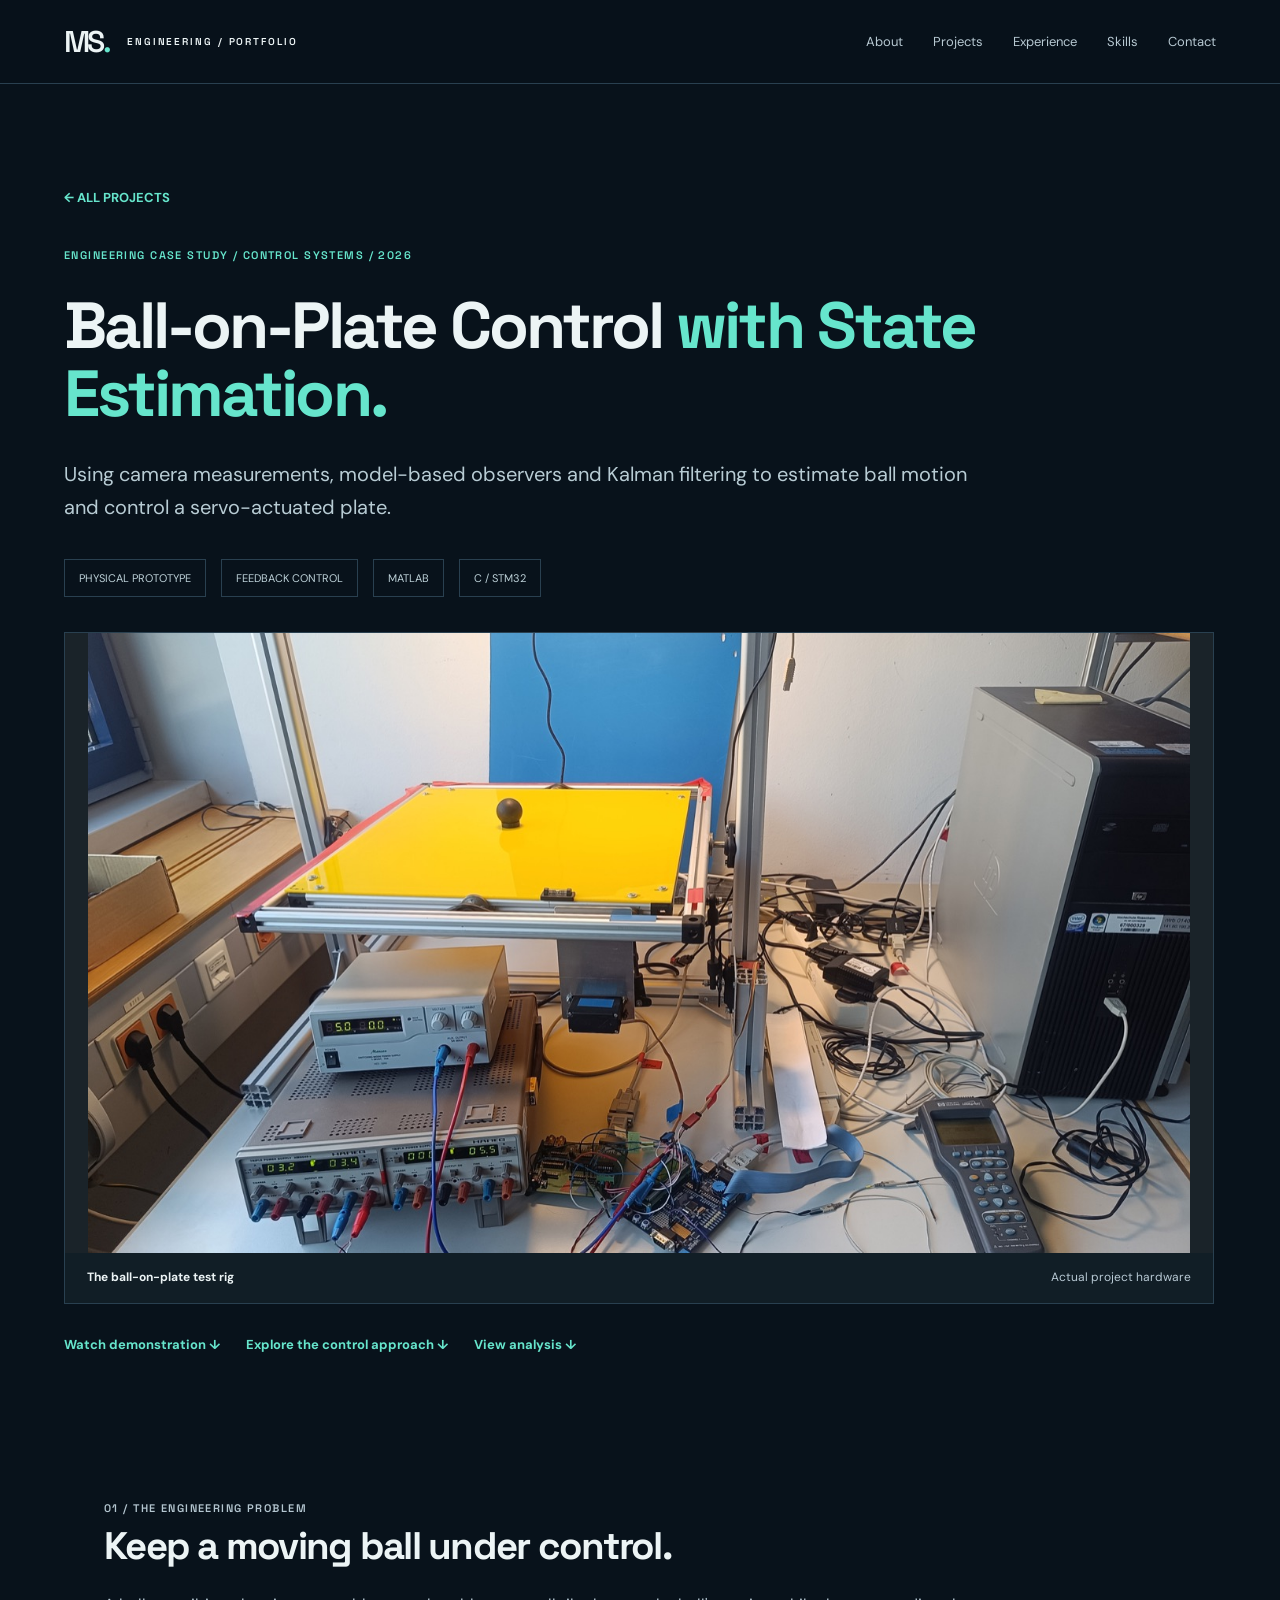
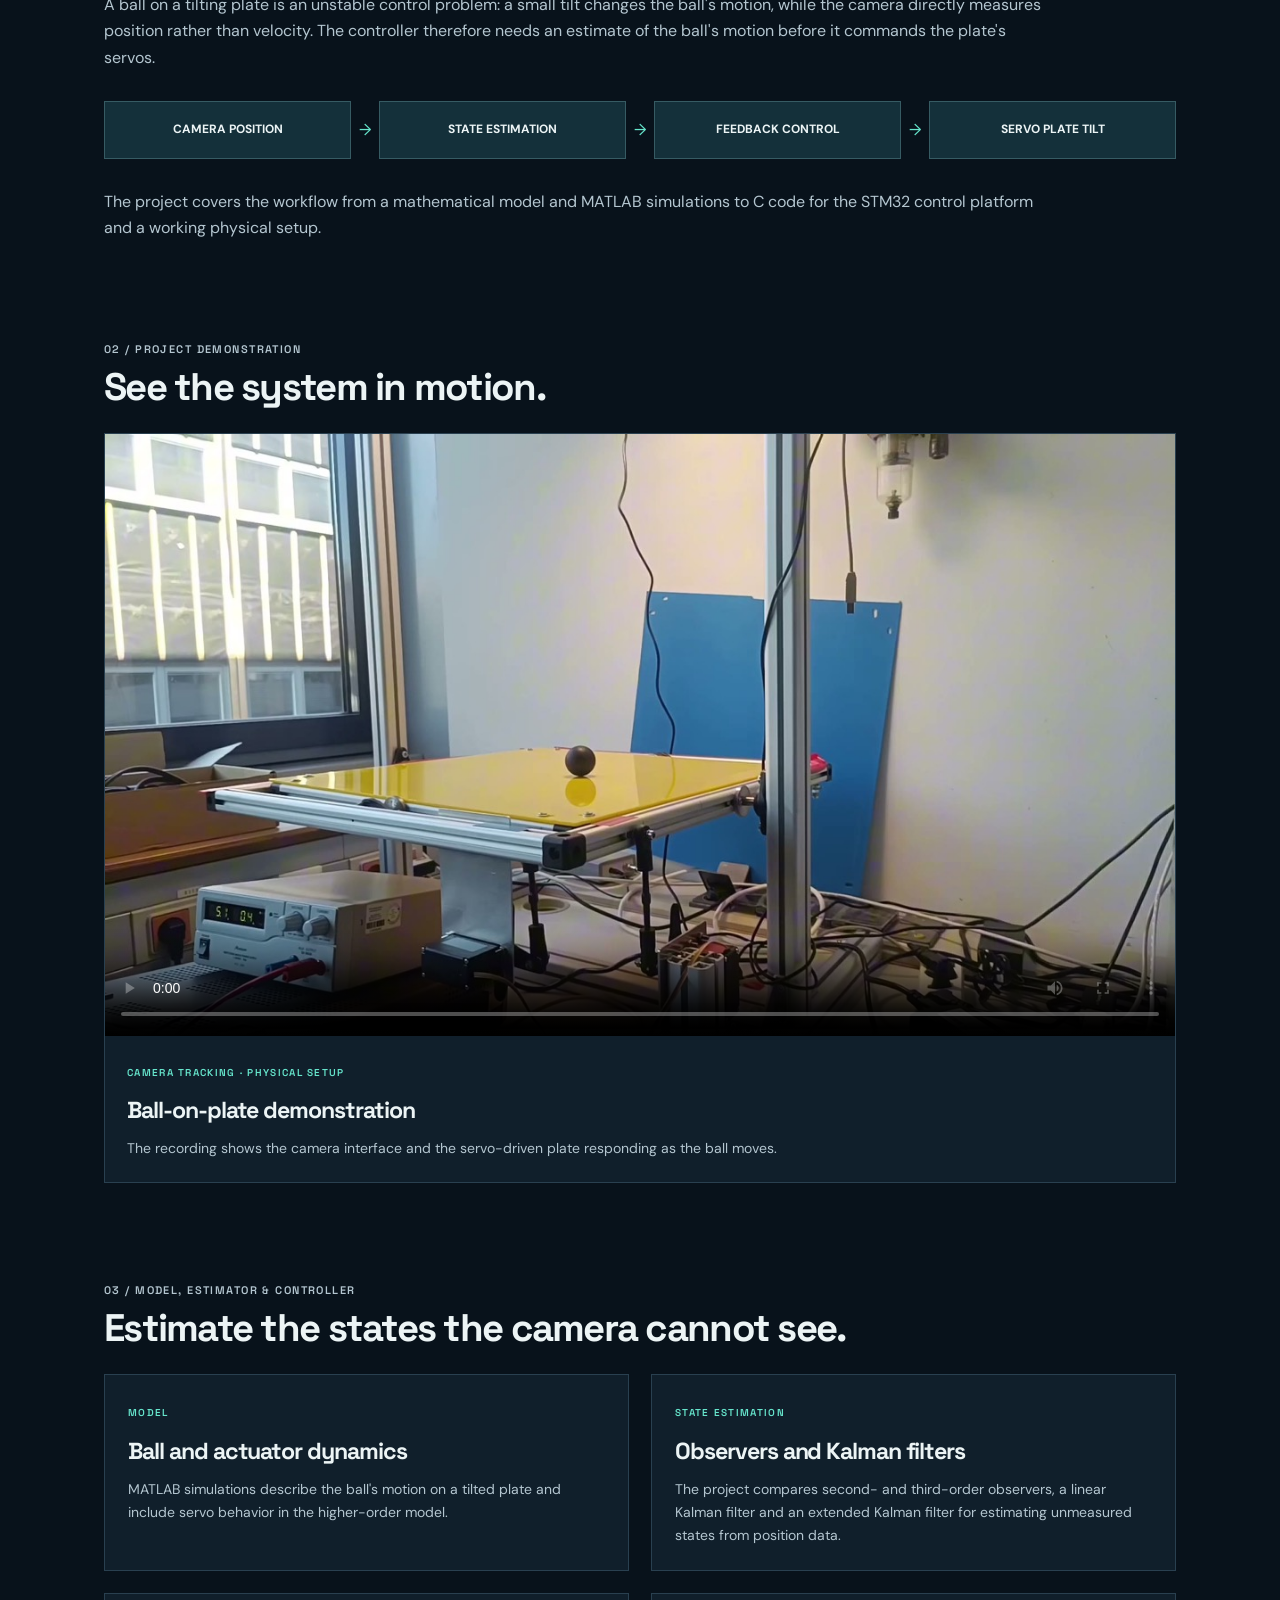
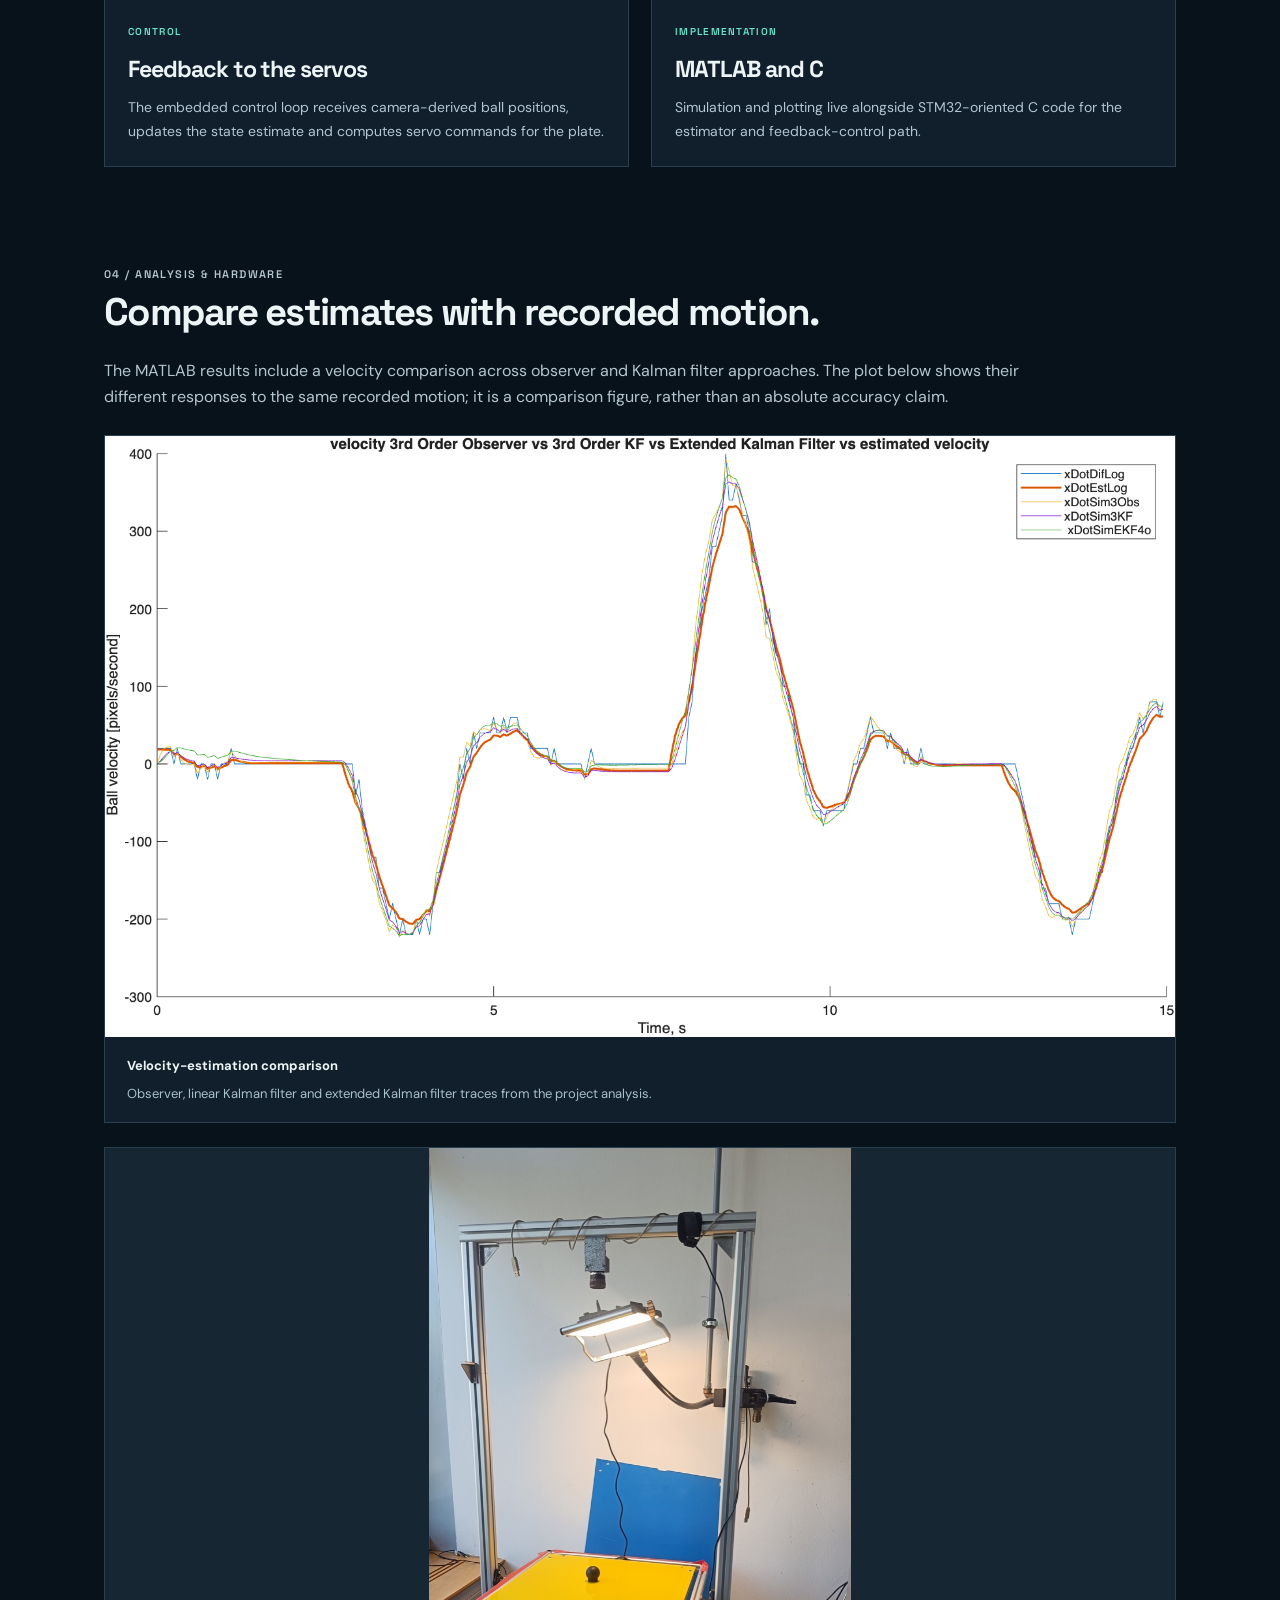
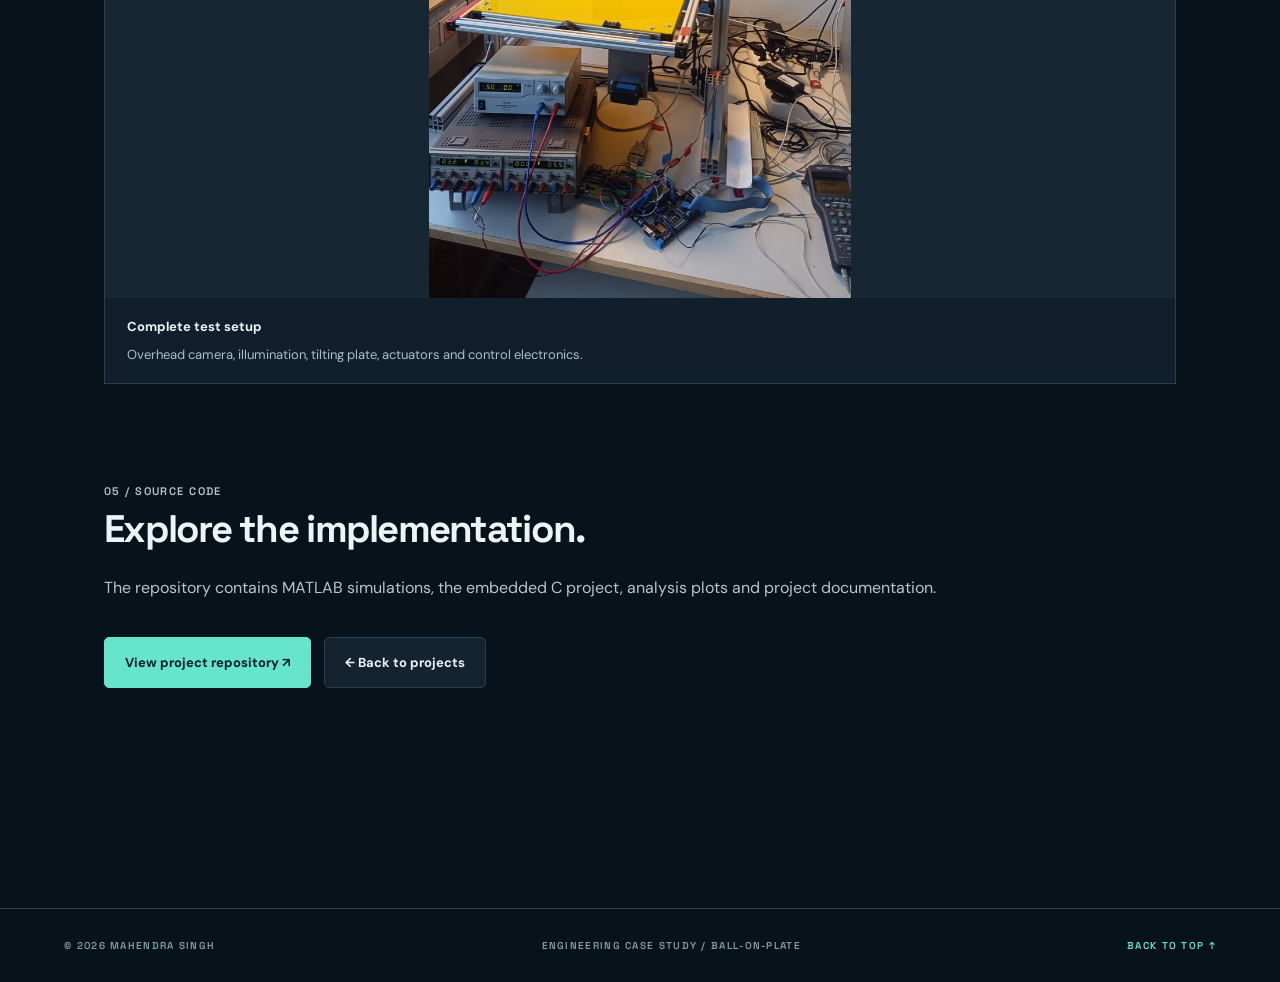
==== ball-on-plate.html @ 8d09dff0 "Add ball-on-plate project case study and demo" ====
<!doctype html>
<html lang="en">
<head>
  <meta charset="utf-8">
  <meta name="viewport" content="width=device-width, initial-scale=1">
  <meta name="description" content="Ball-on-plate control project: camera measurements, state observers, Kalman filtering, MATLAB analysis and STM32 implementation.">
  <title>Ball-on-Plate Control | Mahendra Singh</title>
  <link rel="stylesheet" href="styles.css">
</head>
<body class="ball-case">
<header class="topbar">
  <a class="brand" href="index.html"><span class="brandmark">MS<span class="dot">.</span></span><span>ENGINEERING / PORTFOLIO</span></a>
  <button class="menu" aria-label="Toggle navigation" aria-expanded="false">☰</button>
  <nav id="nav"><a href="index.html#about">About</a><a href="index.html#projects">Projects</a><a href="index.html#experience">Experience</a><a href="index.html#skills">Skills</a><a href="index.html#contact">Contact</a></nav>
</header>
<main>
  <section class="section case-hero case-hero-v3">
    <a class="back" href="index.html#projects">← ALL PROJECTS</a>
    <p class="eyebrow" style="margin-top:38px">ENGINEERING CASE STUDY / CONTROL SYSTEMS / 2026</p>
    <h1>Ball-on-Plate Control <em>with State Estimation.</em></h1>
    <p class="case-intro">Using camera measurements, model-based observers and Kalman filtering to estimate ball motion and control a servo-actuated plate.</p>
    <div class="case-meta"><span>PHYSICAL PROTOTYPE</span><span>FEEDBACK CONTROL</span><span>MATLAB</span><span>C / STM32</span></div>
    <div class="case-hero-media">
      <img src="assets/ball-on-plate/plate-setup.jpg" alt="Yellow tilting plate with a ball, servo mechanism and electronics on a laboratory bench" fetchpriority="high">
      <div class="case-hero-caption"><strong>The ball-on-plate test rig</strong><span>Actual project hardware</span></div>
    </div>
    <div class="jump-links"><a href="#demonstration">Watch demonstration ↓</a><a href="#approach">Explore the control approach ↓</a><a href="#analysis">View analysis ↓</a></div>
  </section>

  <div class="case-content case-content-v3">
    <section id="problem">
      <p class="eyebrow">01 / THE ENGINEERING PROBLEM</p>
      <h2>Keep a moving ball under control.</h2>
      <p>A ball on a tilting plate is an unstable control problem: a small tilt changes the ball's motion, while the camera directly measures position rather than velocity. The controller therefore needs an estimate of the ball's motion before it commands the plate's servos.</p>
      <div class="pipeline case-pipeline" aria-label="Ball-on-plate feedback loop">
        <div class="pipe">CAMERA POSITION</div><span class="arrow" aria-hidden="true">→</span>
        <div class="pipe">STATE ESTIMATION</div><span class="arrow" aria-hidden="true">→</span>
        <div class="pipe">FEEDBACK CONTROL</div><span class="arrow" aria-hidden="true">→</span>
        <div class="pipe">SERVO PLATE TILT</div>
      </div>
      <p>The project covers the workflow from a mathematical model and MATLAB simulations to C code for the STM32 control platform and a working physical setup.</p>
    </section>

    <section id="demonstration">
      <p class="eyebrow">02 / PROJECT DEMONSTRATION</p>
      <h2>See the system in motion.</h2>
      <article class="media-panel">
        <div class="video-frame">
          <video controls playsinline preload="metadata" poster="assets/ball-on-plate/demo-poster.jpg" aria-label="Ball-on-plate project demonstration showing camera tracking and plate response">
            <source src="assets/ball-on-plate/demo.mp4" type="video/mp4">
            Your browser does not support this video. <a href="assets/ball-on-plate/demo.mp4">Open the demonstration video</a>.
          </video>
        </div>
        <div class="media-copy"><span class="mini-tag">CAMERA TRACKING · PHYSICAL SETUP</span><h3>Ball-on-plate demonstration</h3><p>The recording shows the camera interface and the servo-driven plate responding as the ball moves.</p></div>
      </article>
    </section>

    <section id="approach">
      <p class="eyebrow">03 / MODEL, ESTIMATOR &amp; CONTROLLER</p>
      <h2>Estimate the states the camera cannot see.</h2>
      <div class="insight-grid">
        <article><span class="mini-tag">MODEL</span><h3>Ball and actuator dynamics</h3><p>MATLAB simulations describe the ball's motion on a tilted plate and include servo behavior in the higher-order model.</p></article>
        <article><span class="mini-tag">STATE ESTIMATION</span><h3>Observers and Kalman filters</h3><p>The project compares second- and third-order observers, a linear Kalman filter and an extended Kalman filter for estimating unmeasured states from position data.</p></article>
        <article><span class="mini-tag">CONTROL</span><h3>Feedback to the servos</h3><p>The embedded control loop receives camera-derived ball positions, updates the state estimate and computes servo commands for the plate.</p></article>
        <article><span class="mini-tag">IMPLEMENTATION</span><h3>MATLAB and C</h3><p>Simulation and plotting live alongside STM32-oriented C code for the estimator and feedback-control path.</p></article>
      </div>
    </section>

    <section id="analysis">
      <p class="eyebrow">04 / ANALYSIS &amp; HARDWARE</p>
      <h2>Compare estimates with recorded motion.</h2>
      <p>The MATLAB results include a velocity comparison across observer and Kalman filter approaches. The plot below shows their different responses to the same recorded motion; it is a comparison figure, rather than an absolute accuracy claim.</p>
      <figure class="figure-card full-figure">
        <button class="zoom-media" data-full="assets/ball-on-plate/velocity-estimates.png" data-caption="Ball velocity comparison from MATLAB analysis" aria-label="Enlarge ball velocity comparison plot">
          <img src="assets/ball-on-plate/velocity-estimates.png" loading="lazy" alt="MATLAB graph comparing measured-difference velocity with observer, Kalman filter and extended Kalman filter velocity estimates over time">
        </button>
        <figcaption><strong>Velocity-estimation comparison</strong><span>Observer, linear Kalman filter and extended Kalman filter traces from the project analysis.</span></figcaption>
      </figure>
      <figure class="figure-card full-figure setup-figure">
        <button class="zoom-media" data-full="assets/ball-on-plate/full-setup.jpg" data-caption="Complete ball-on-plate laboratory setup" aria-label="Enlarge photograph of the complete ball-on-plate setup">
          <img src="assets/ball-on-plate/full-setup.jpg" loading="lazy" alt="Complete ball-on-plate laboratory rig with overhead camera, light, yellow plate, servos, power supplies and controller board">
        </button>
        <figcaption><strong>Complete test setup</strong><span>Overhead camera, illumination, tilting plate, actuators and control electronics.</span></figcaption>
      </figure>
    </section>

    <section id="source">
      <p class="eyebrow">05 / SOURCE CODE</p>
      <h2>Explore the implementation.</h2>
      <p>The repository contains MATLAB simulations, the embedded C project, analysis plots and project documentation.</p>
      <div class="actions"><a class="btn primary" href="https://github.com/Mahendra7754/Ball-on-plate-control-kalman-filter" target="_blank" rel="noopener noreferrer">View project repository ↗</a><a class="btn secondary" href="index.html#projects">← Back to projects</a></div>
    </section>
  </div>
</main>
<dialog id="image-lightbox" class="image-lightbox"><button class="lightbox-close" type="button" aria-label="Close enlarged image">Close ✕</button><img alt=""><p></p></dialog>
<footer><span>© <span id="year">2026</span> MAHENDRA SINGH</span><span>ENGINEERING CASE STUDY / BALL-ON-PLATE</span><a href="#top" onclick="window.scrollTo({top:0,behavior:'smooth'});return false">BACK TO TOP ↑</a></footer>
<script src="script.js"></script>
</body>
</html>
---- styles.css ----
@import url('https://fonts.googleapis.com/css2?family=DM+Sans:wght@400;500;600;700&family=Space+Grotesk:wght@400;500;600;700&display=swap');
:root{--bg:#08121b;--panel:#101f2b;--panel2:#132634;--line:#294050;--text:#ecf4f5;--muted:#9ab0be;--accent:#66e5cc}*{box-sizing:border-box}html{scroll-behavior:smooth}body{margin:0;background:var(--bg);color:var(--text);font-family:'DM Sans',sans-serif;line-height:1.65}a{color:inherit;text-decoration:none}button{font:inherit}h1,h2,h3,p{margin-top:0}h1,h2,h3,.brandmark{font-family:'Space Grotesk',sans-serif;letter-spacing:-.045em}h1{font-size:clamp(3.2rem,6vw,6.5rem);line-height:1.04;margin:30px 0}h2{font-size:clamp(2.4rem,4vw,4.5rem);line-height:1.1;margin:15px 0 20px}h3{font-size:1.45rem;line-height:1.25;margin:12px 0}em{font-style:normal;color:var(--accent)}.dim,.muted{color:#8fa6b6}.topbar{height:84px;display:flex;align-items:center;justify-content:space-between;padding:0 max(5%,calc((100vw - 1450px)/2));border-bottom:1px solid var(--line);position:sticky;top:0;z-index:10;background:#08121beF;backdrop-filter:blur(15px)}.brand{display:flex;align-items:center;gap:18px;font:600 10px 'Space Grotesk',sans-serif;letter-spacing:.19em}.brandmark{font-size:30px;letter-spacing:-.09em}.dot{color:var(--accent)}nav{display:flex;gap:30px;align-items:center;font-size:13px;color:#b7c9d2}nav a:hover,.text-link:hover{color:var(--accent)}.nav-cta{border:1px solid #517c83;padding:10px 17px;border-radius:5px;color:var(--accent)}.menu{display:none;background:none;border:0;color:white;font-size:26px}.section{max-width:1450px;margin:auto;padding:110px 5%}.hero{min-height:720px;display:grid;grid-template-columns:1.1fr .9fr;align-items:center;gap:6%}.eyebrow,.section-number,.art-index,.art-label,.visual-head,.visual-foot,.tags,.time,.chips,.coming,.placeholder-note{font:600 11px 'Space Grotesk',sans-serif;letter-spacing:.13em}.eyebrow,.section-number{color:var(--accent)}.pulse{display:inline-block;width:8px;height:8px;background:var(--accent);border-radius:50%;margin-right:8px;box-shadow:0 0 0 5px #66e5cc18}.intro{max-width:590px;color:#b8c9d4;font-size:17px;line-height:1.9}.intro strong{color:white}.actions{display:flex;gap:13px;flex-wrap:wrap;margin:35px 0}.btn{display:inline-flex;align-items:center;justify-content:space-between;gap:30px;border:1px solid var(--line);padding:14px 20px;border-radius:5px;font-weight:700;font-size:13px;transition:transform .2s}.btn:hover{transform:translateY(-3px)}.primary{background:var(--accent);color:#06202a;border-color:var(--accent)}.secondary{background:#142330}.hero-stats{display:flex;gap:45px;margin-top:70px}.hero-stats div{display:flex;flex-direction:column}.hero-stats strong{font:600 28px 'Space Grotesk',sans-serif}.hero-stats small{font:600 10px 'Space Grotesk',sans-serif;letter-spacing:.15em;color:var(--muted)}.hero-visual{border:1px solid #345363;background:#0d1c28;box-shadow:0 24px 90px #0005;transform:perspective(900px) rotateY(-3deg)}.hero-visual svg{width:100%;display:block}.visual-head,.visual-foot{display:flex;justify-content:space-between;padding:17px 20px;color:#829aa8;font-size:10px}.visual-head{border-bottom:1px solid var(--line)}.visual-foot{border-top:1px solid var(--line)}.green{color:var(--accent)}.section-head{margin-bottom:50px}.section-head>p{color:var(--muted);max-width:580px}.about,.experience,.contact{border-top:1px solid var(--line)}.about-grid{display:grid;grid-template-columns:1.2fr .8fr;gap:10%}.large-copy{font:500 clamp(1.4rem,2.1vw,2.15rem)/1.6 'Space Grotesk',sans-serif;color:#91a9b7}.large-copy span{color:white}.info-card{border:1px solid var(--line);padding:30px;background:var(--panel)}.info-line{display:grid;grid-template-columns:110px 1fr;gap:18px;padding:22px 0;border-bottom:1px solid var(--line)}.info-line:last-child{border:0}.info-line>span{font-size:10px;letter-spacing:.12em;color:var(--accent)}.info-line strong{font-size:13px;font-weight:500}.filters{display:flex;gap:10px;flex-wrap:wrap;margin-bottom:30px}.filter{background:none;color:#b0c3cd;border:1px solid var(--line);padding:10px 18px;border-radius:4px;cursor:pointer;font-size:12px}.filter.active,.filter:hover{color:#061b23;background:var(--accent);border-color:var(--accent)}.project-grid{display:grid;grid-template-columns:1fr 1fr;gap:22px}.project-card{border:1px solid var(--line);background:var(--panel);overflow:hidden}.project-card[hidden]{display:none}.project-art{height:270px;position:relative;overflow:hidden;display:flex;align-items:center;justify-content:center}.art-index,.art-label{position:absolute;color:#a5c3cc;font-size:10px}.art-index{top:22px;left:25px}.art-label{bottom:22px;left:25px}.art-drone{background:radial-gradient(ellipse at center,#1a5557,#102b39 50%,#0b202d)}.art-future{background:radial-gradient(circle at 60% 50%,#234657,#122736 60%,#0d202d)}.art-waste{background:linear-gradient(135deg,#153d46,#0e2532)}.art-hand{background:linear-gradient(135deg,#243849,#102332)}.radar{width:200px;height:200px;position:relative;display:grid;place-items:center}.radar-ring{position:absolute;border:1px solid #64d7ca70;border-radius:50%}.ring1{width:100px;height:100px}.ring2{width:155px;height:155px}.ring3{width:205px;height:205px}.drone-glyph{font-size:100px;line-height:1;color:#d1eee8;transform:rotate(45deg)}.radar-point{width:9px;height:9px;background:var(--accent);position:absolute;border-radius:50%;box-shadow:0 0 16px var(--accent)}.radar-point.a{top:30px;left:40px}.radar-point.b{bottom:40px;right:23px}.radar-point.c{top:40px;right:45px}.future-symbol{font-size:160px;line-height:1;color:#75dfcc;font-family:'Space Grotesk',sans-serif}.future-symbol small{display:block;font-size:15px;letter-spacing:.5em;text-align:center}.line-illustration{font-size:115px;color:#7adbc8}.line-illustration span{font-size:65px}.hand-symbol{font-size:150px;color:#9dc3d4}.hand-symbol span{color:var(--accent);font-size:70px}.project-body{padding:30px}.tags{display:flex;gap:20px;color:var(--accent);font-size:10px}.project-body p{color:#abc0cc;min-height:78px;font-size:14px}.chips{display:flex;gap:8px;flex-wrap:wrap;margin:25px 0}.chips span{padding:7px 9px;border:1px solid #345060;border-radius:3px;color:#b4cbd5;font-size:10px;letter-spacing:0}.text-link{font-size:13px;color:var(--accent);font-weight:700}.coming{color:#819aa9;letter-spacing:0}.timeline{border-top:1px solid var(--line)}.timeline-item{display:grid;grid-template-columns:230px 1fr;gap:30px;padding:37px 0;border-bottom:1px solid var(--line)}.time{color:#91aab9}.timeline-item p{color:#a8bdc9;max-width:740px}.skills-grid{display:grid;grid-template-columns:repeat(3,1fr);gap:16px}.skill-box{border:1px solid var(--line);background:var(--panel);padding:30px;min-height:215px}.skill-box>span{color:var(--accent);font:600 11px 'Space Grotesk',sans-serif}.skill-box p{font-size:13px;color:#a9bdc9}.contact{padding-top:120px;padding-bottom:140px}.contact h2{font-size:clamp(3rem,6vw,6rem)}.contact>p{color:#b0c5cf;max-width:600px}.placeholder-note{font-size:10px;color:#7f9ba9!important;letter-spacing:0}footer{border-top:1px solid var(--line);padding:30px 5%;display:flex;justify-content:space-between;gap:20px;font:600 10px 'Space Grotesk',sans-serif;letter-spacing:.13em;color:#849ba9}footer a{color:var(--accent)}.case-hero{padding-top:100px;padding-bottom:60px}.case-hero h1{max-width:1000px}.case-intro{font-size:20px;color:#b8ccd4;max-width:850px}.case-meta{display:flex;flex-wrap:wrap;gap:15px;margin:35px 0}.case-meta span{border:1px solid var(--line);padding:9px 14px;font-size:11px;color:#bdd1d8}.case-content{max-width:1040px;margin:auto;padding:20px 5% 120px}.case-content h2{font-size:clamp(1.8rem,3vw,3rem);margin-top:75px}.case-content p,.case-content li{color:#b4c6d0}.case-content ul{padding-left:22px}.metric-grid{display:grid;grid-template-columns:repeat(4,1fr);gap:12px}.metric{padding:22px;background:var(--panel);border:1px solid var(--line)}.metric strong{display:block;font:600 30px 'Space Grotesk',sans-serif;color:var(--accent)}.metric small{color:#a5bac5}.pipeline{display:flex;align-items:stretch;flex-wrap:wrap;gap:8px;margin:30px 0}.pipe{padding:18px 14px;background:#14303a;border:1px solid #365b63;flex:1;min-width:140px;text-align:center;font-size:12px;font-weight:700}.arrow{display:flex;align-items:center;color:var(--accent)}.note{border-left:3px solid var(--accent);background:#102630;padding:20px 25px;margin:28px 0;color:#b7cbd3}.back{color:var(--accent);font-size:13px;font-weight:700}
@media(max-width:1050px){.hero{grid-template-columns:1fr;gap:40px}.hero-visual{max-width:650px;transform:none}.skills-grid{grid-template-columns:repeat(2,1fr)}}@media(max-width:720px){.topbar{height:70px}.brand{font-size:8px}.menu{display:block}nav{display:none;position:absolute;top:70px;left:0;right:0;padding:20px 5%;background:#0c1c28;border-bottom:1px solid var(--line);flex-direction:column;align-items:flex-start}nav.open{display:flex}.section{padding:75px 6%}.hero{min-height:0}.hero-stats{gap:20px;margin-top:35px}.hero-stats strong{font-size:21px}.project-grid,.about-grid,.skills-grid{grid-template-columns:1fr}.timeline-item{grid-template-columns:1fr;gap:8px}.info-line{grid-template-columns:90px 1fr}.metric-grid{grid-template-columns:repeat(2,1fr)}footer{flex-direction:column}.case-content{padding:20px 6% 90px}.arrow{display:none}}
@media(prefers-reduced-motion:reduce){html{scroll-behavior:auto}.btn{transition:none}}
.art-ball{background-position:center 38%}.ball-case .setup-figure img{background:#162632}
/* Engineering case study v3 */
.project-photo{background-size:cover;background-position:center}.case-hero-v3 h1{font-size:clamp(2.6rem,5.1vw,5.5rem);max-width:1200px}.case-hero-v3 .case-intro{max-width:920px}.case-hero-media{position:relative;border:1px solid var(--line);background:#111e26;overflow:hidden;max-width:1150px}.case-hero-media>img{display:block;width:100%;max-height:620px;object-fit:contain;background:#1a2329}.case-hero-caption{display:flex;justify-content:space-between;gap:20px;flex-wrap:wrap;padding:15px 22px;color:#b8c9d4;font-size:12px}.case-hero-caption strong{color:var(--text)}.case-metrics{margin:20px 0}.jump-links{display:flex;gap:25px;flex-wrap:wrap;margin-top:30px}.jump-links a{color:var(--accent);font-size:13px;font-weight:700}.case-content-v3{max-width:1200px}.case-content-v3 section{scroll-margin-top:110px;margin:65px 0 100px}.case-content-v3 section>.eyebrow{margin-bottom:10px}.case-content-v3 h2{margin:0 0 25px}.case-content-v3 p{max-width:950px}.demo-grid,.hardware-grid,.results-grid,.insight-grid{display:grid;grid-template-columns:repeat(2,minmax(0,1fr));gap:22px}.media-panel,.figure-card,.insight-grid article{background:var(--panel);border:1px solid var(--line);overflow:hidden;margin:0}.video-frame{background:#02070a}.video-frame video{width:100%;display:block;aspect-ratio:16/9;object-fit:contain}.media-copy{padding:22px}.media-copy p{font-size:14px;margin-bottom:0}.mini-tag{font:600 10px 'Space Grotesk',sans-serif;color:var(--accent);letter-spacing:.13em}.media-footnote{font-size:12px;color:#90a9b5!important;margin-top:14px}.figure-card img{display:block;width:100%;height:auto}.hardware-grid .figure-card img{height:380px;object-fit:contain;background:#e4e4e4}.figure-card figcaption{padding:18px 22px;color:#a8c0ca;font-size:13px}.figure-card figcaption strong{display:block;color:var(--text);margin-bottom:6px}.figure-card figcaption span{display:block}.zoom-media{display:block;width:100%;padding:0;border:0;background:transparent;cursor:zoom-in}.zoom-media:focus-visible{outline:3px solid var(--accent);outline-offset:-3px}.full-figure{margin:24px 0}.full-figure img{max-height:750px;object-fit:contain;background:white}.featured-figure img{max-height:690px}.case-pipeline .pipe{min-width:145px;flex-basis:20%}.tech-detail{border:1px solid var(--line);background:#0e202b;margin:15px 0;padding:17px 22px}.tech-detail summary{color:#d8edf0;cursor:pointer;font-weight:700}.tech-detail p{margin:15px 0 0}.tech-detail figure{margin:18px 0}.result-stats{display:grid;grid-template-columns:repeat(3,1fr);gap:12px;margin:24px 0}.result-stats>div{border:1px solid var(--line);background:var(--panel);padding:22px}.result-stats span,.result-stats small{display:block;color:#99b5c1;font-size:11px}.result-stats strong{display:block;color:var(--accent);font:600 29px 'Space Grotesk',sans-serif;margin:9px 0}.insight-grid article{padding:23px}.insight-grid article p{font-size:14px;margin:0}.roadmap{border-top:1px solid var(--line)}.roadmap>div{display:flex;align-items:center;gap:25px;padding:19px 0;border-bottom:1px solid var(--line)}.roadmap strong{font-size:15px}.status{font:700 10px 'Space Grotesk',sans-serif;letter-spacing:.08em;min-width:110px}.status.done{color:var(--accent)}.status.future{color:#c3a9ff}.case-end{margin-top:60px}.image-lightbox{max-width:min(95vw,1450px);max-height:94vh;background:#08121b;color:white;border:1px solid #426273;padding:20px;box-shadow:0 20px 100px #000a}.image-lightbox::backdrop{background:#000c}.image-lightbox img{display:block;max-width:100%;max-height:78vh;margin:auto;object-fit:contain}.image-lightbox p{font-size:13px;color:#b3c8d2;text-align:center;margin:12px 0 0}.lightbox-close{display:block;margin:0 0 12px auto;background:#19303c;color:white;border:1px solid #43606e;border-radius:4px;padding:5px 12px;cursor:pointer}@media(max-width:760px){.demo-grid,.hardware-grid,.results-grid,.insight-grid{grid-template-columns:1fr}.hardware-grid .figure-card img{height:auto;max-height:520px}.result-stats{grid-template-columns:1fr}.case-hero-v3 h1{font-size:clamp(2.3rem,9vw,3.8rem)}.case-hero-caption{display:block}.roadmap>div{gap:12px}.status{min-width:90px}.case-content-v3 section{margin:45px 0 70px}}
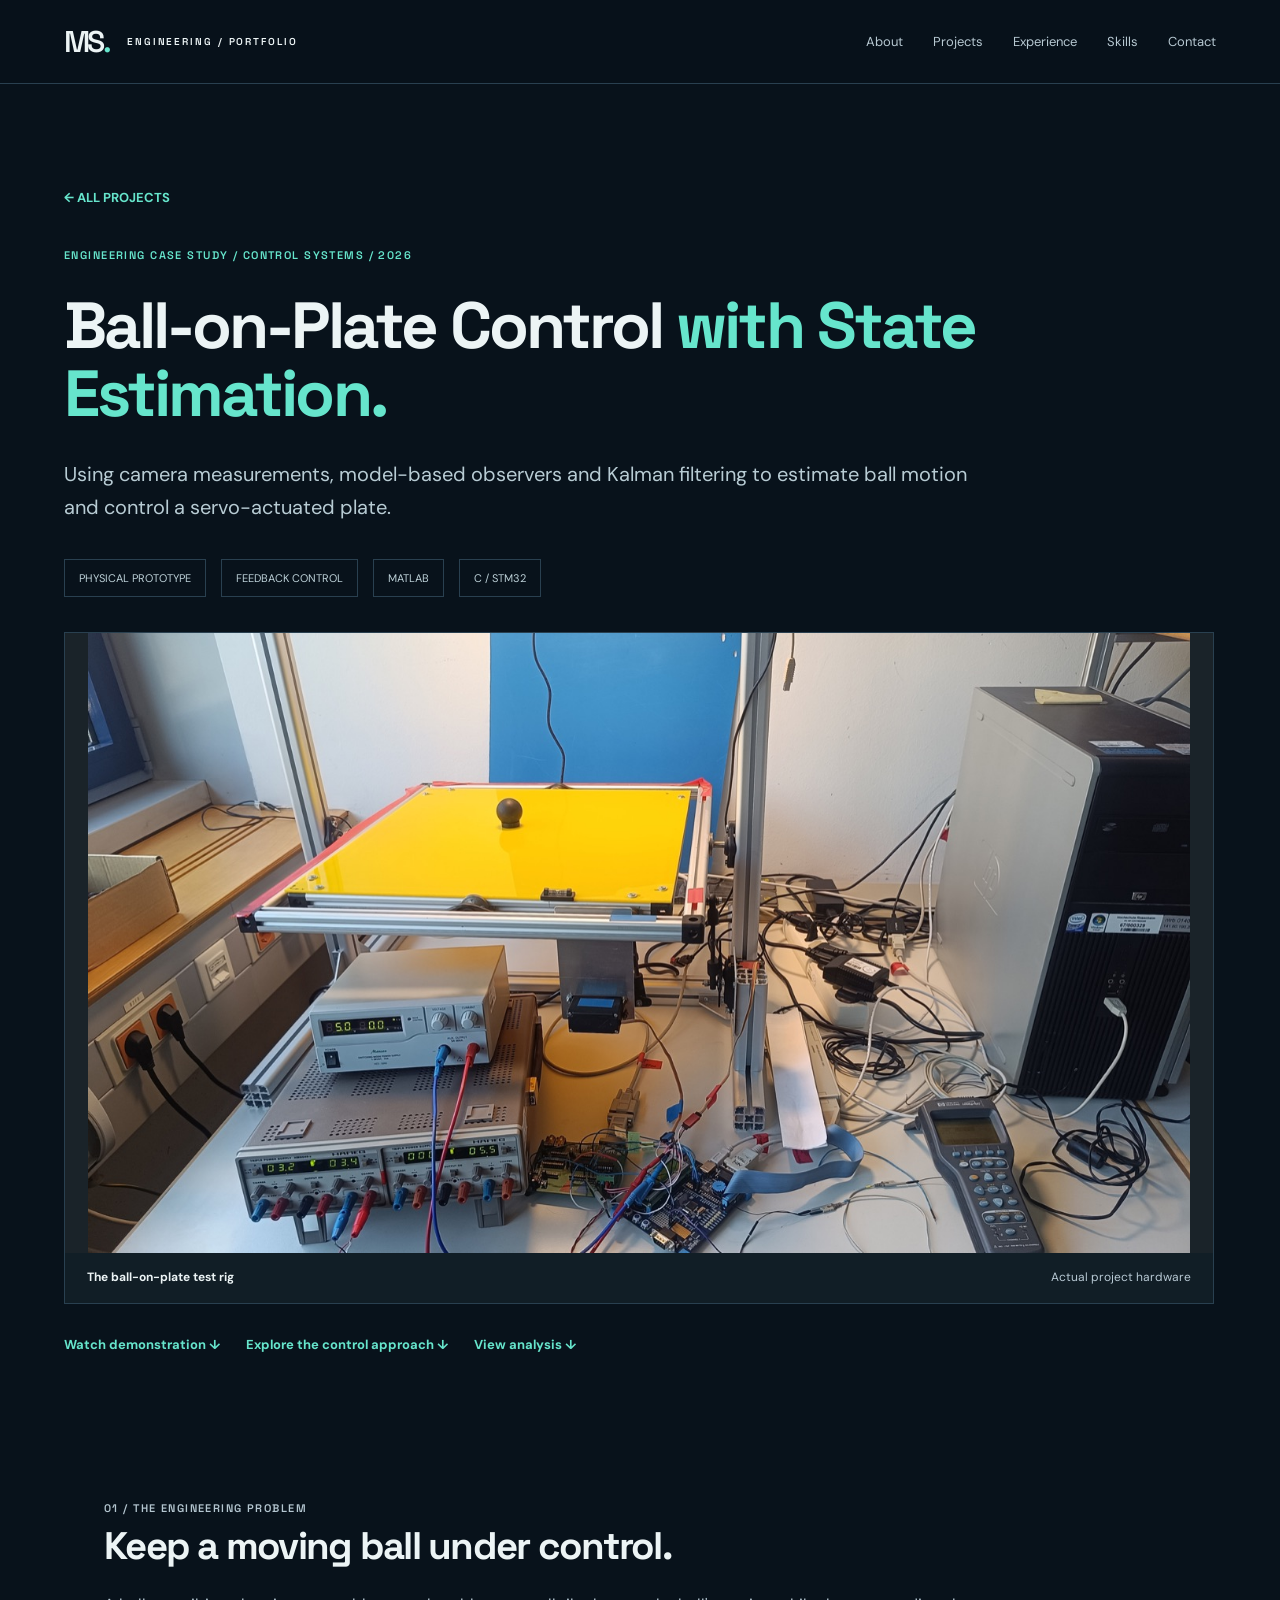
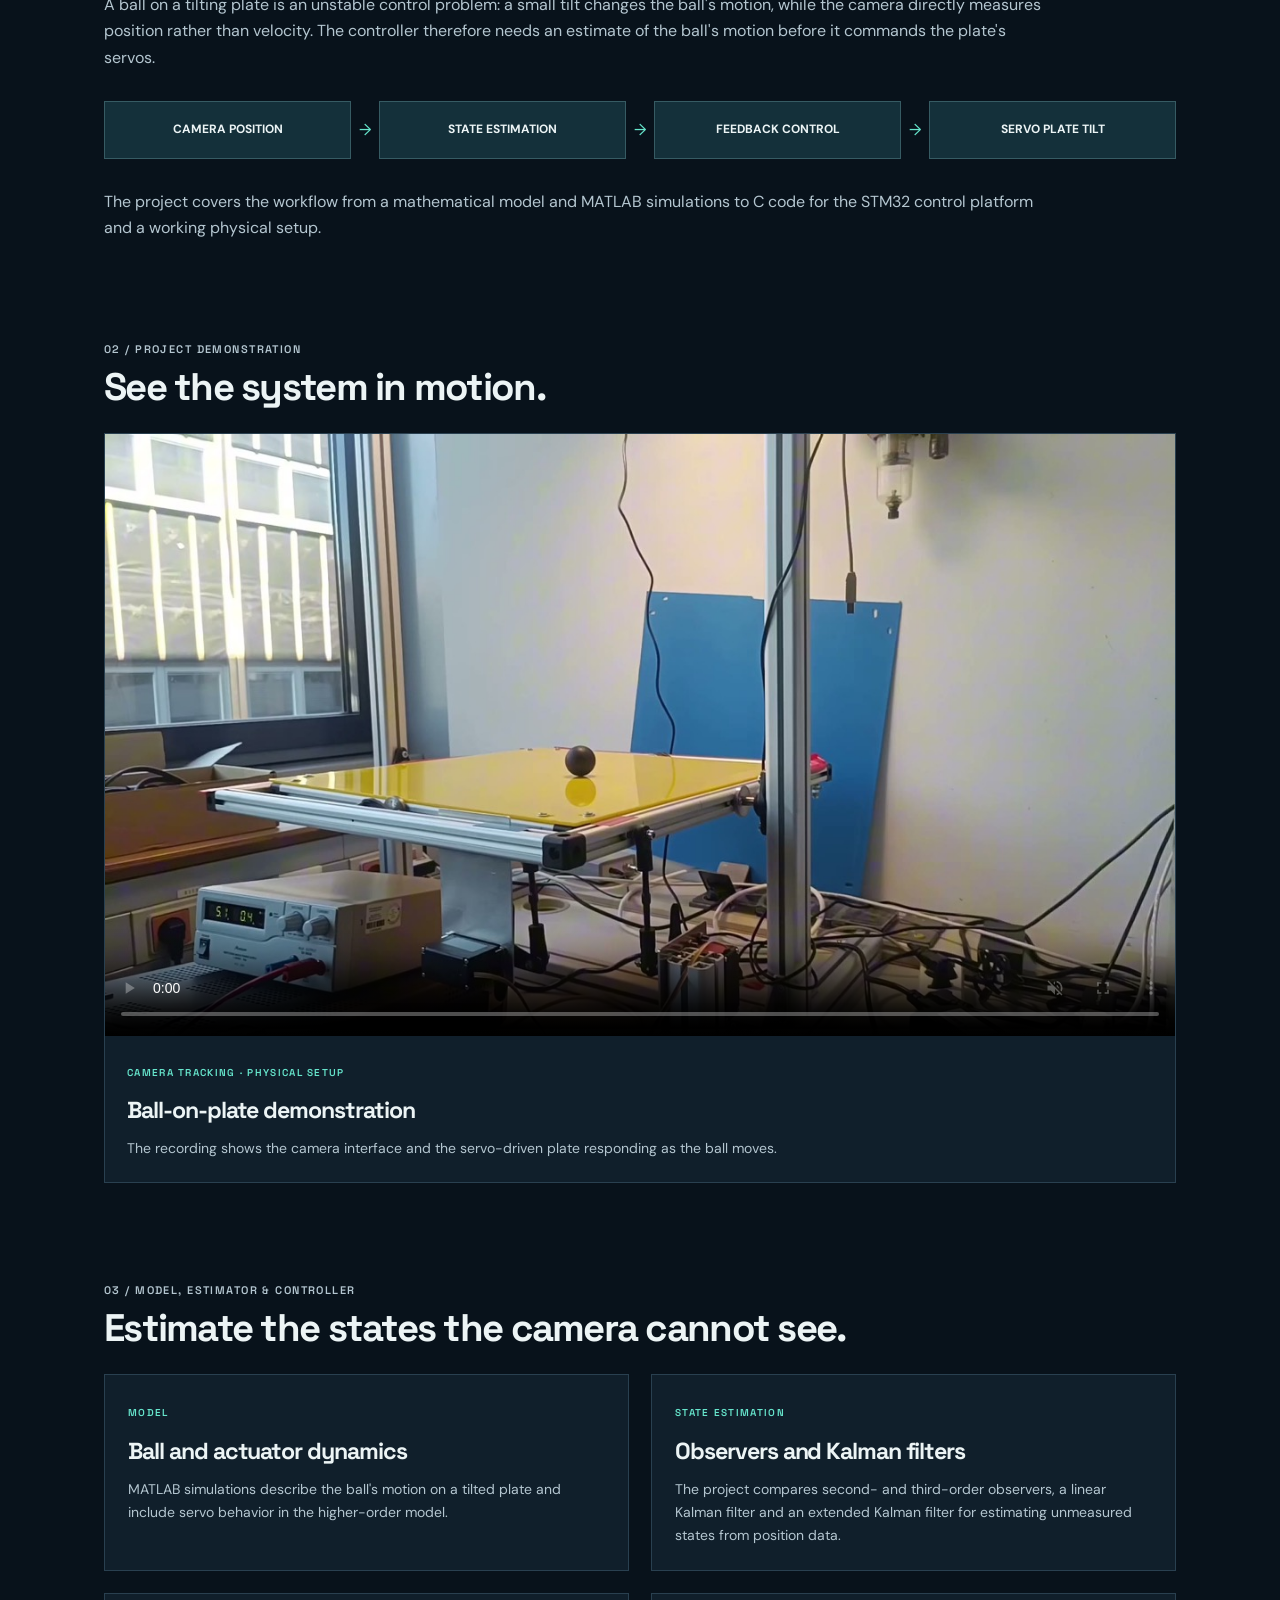
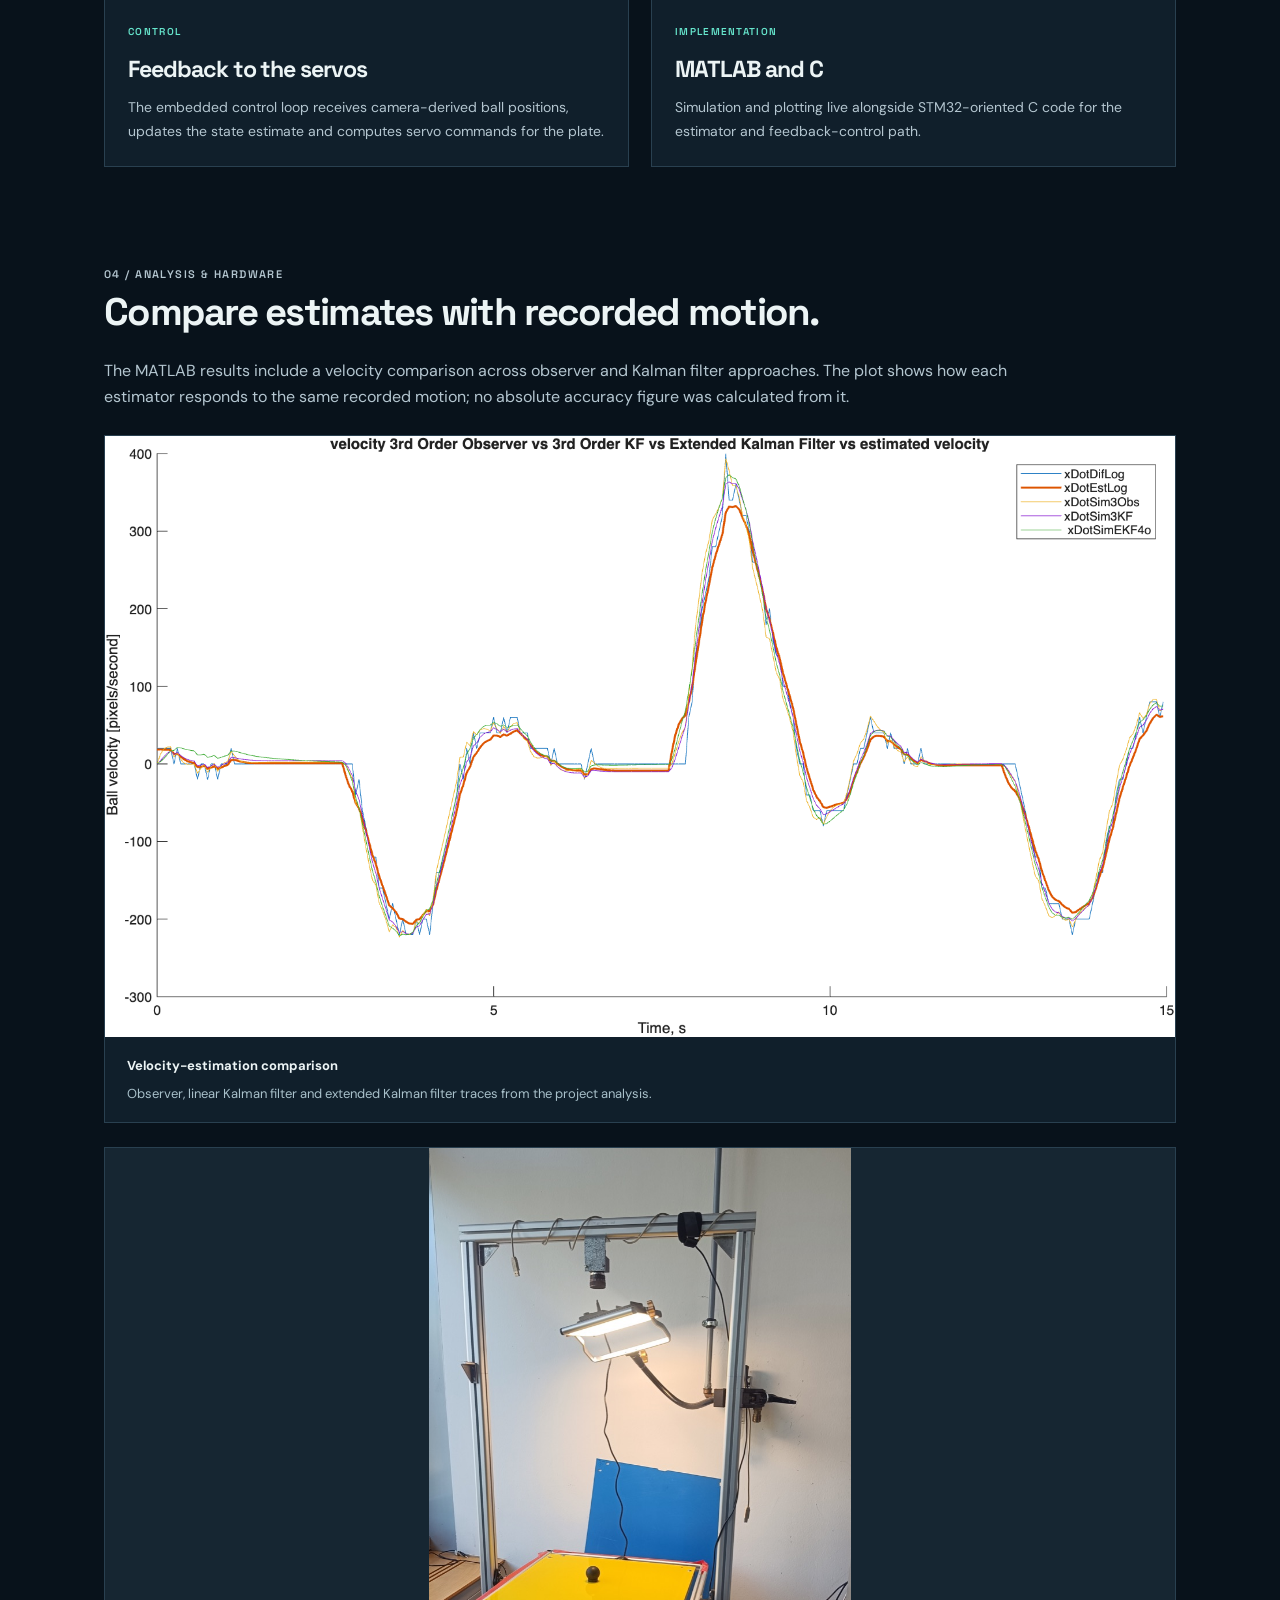
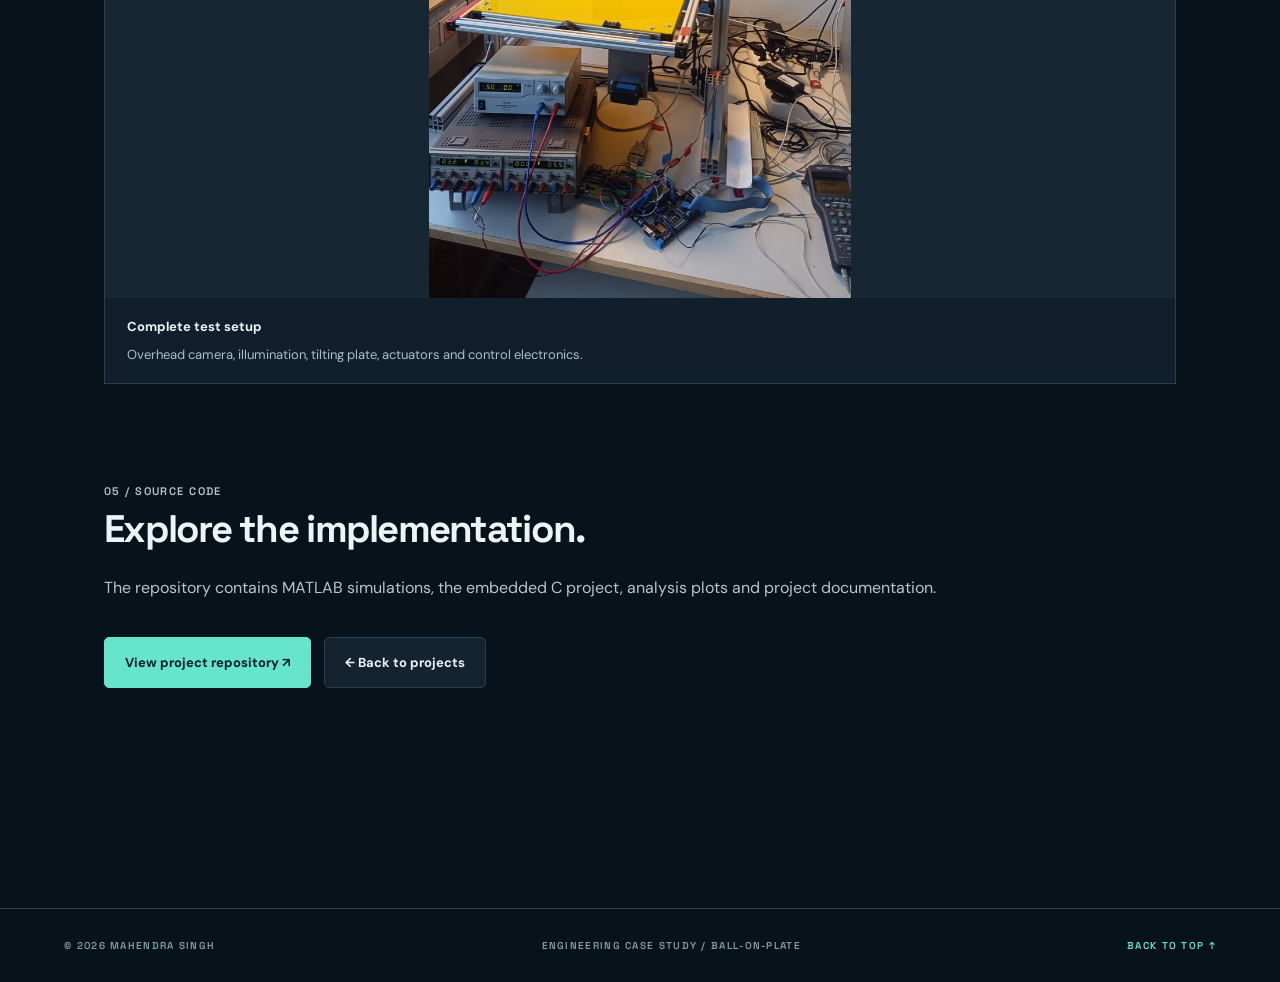
==== commit c13724be: "Polish portfolio profile, contact and video playback" ====
--- a/ball-on-plate.html
+++ b/ball-on-plate.html
@@ -7,7 +7,7 @@
   <title>Ball-on-Plate Control | Mahendra Singh</title>
   <link rel="stylesheet" href="styles.css">
 </head>
-<body class="ball-case">
+<body class="ball-case" id="top">
 <header class="topbar">
   <a class="brand" href="index.html"><span class="brandmark">MS<span class="dot">.</span></span><span>ENGINEERING / PORTFOLIO</span></a>
   <button class="menu" aria-label="Toggle navigation" aria-expanded="false">☰</button>
@@ -46,7 +46,7 @@
       <h2>See the system in motion.</h2>
       <article class="media-panel">
         <div class="video-frame">
-          <video controls playsinline preload="metadata" poster="assets/ball-on-plate/demo-poster.jpg" aria-label="Ball-on-plate project demonstration showing camera tracking and plate response">
+          <video data-autoplay controls muted loop playsinline preload="metadata" poster="assets/ball-on-plate/demo-poster.jpg" aria-label="Ball-on-plate project demonstration showing camera tracking and plate response">
             <source src="assets/ball-on-plate/demo.mp4" type="video/mp4">
             Your browser does not support this video. <a href="assets/ball-on-plate/demo.mp4">Open the demonstration video</a>.
           </video>
@@ -69,7 +69,7 @@
     <section id="analysis">
       <p class="eyebrow">04 / ANALYSIS &amp; HARDWARE</p>
       <h2>Compare estimates with recorded motion.</h2>
-      <p>The MATLAB results include a velocity comparison across observer and Kalman filter approaches. The plot below shows their different responses to the same recorded motion; it is a comparison figure, rather than an absolute accuracy claim.</p>
+      <p>The MATLAB results include a velocity comparison across observer and Kalman filter approaches. The plot shows how each estimator responds to the same recorded motion; no absolute accuracy figure was calculated from it.</p>
       <figure class="figure-card full-figure">
         <button class="zoom-media" data-full="assets/ball-on-plate/velocity-estimates.png" data-caption="Ball velocity comparison from MATLAB analysis" aria-label="Enlarge ball velocity comparison plot">
           <img src="assets/ball-on-plate/velocity-estimates.png" loading="lazy" alt="MATLAB graph comparing measured-difference velocity with observer, Kalman filter and extended Kalman filter velocity estimates over time">
@@ -93,7 +93,7 @@
   </div>
 </main>
 <dialog id="image-lightbox" class="image-lightbox"><button class="lightbox-close" type="button" aria-label="Close enlarged image">Close ✕</button><img alt=""><p></p></dialog>
-<footer><span>© <span id="year">2026</span> MAHENDRA SINGH</span><span>ENGINEERING CASE STUDY / BALL-ON-PLATE</span><a href="#top" onclick="window.scrollTo({top:0,behavior:'smooth'});return false">BACK TO TOP ↑</a></footer>
+<footer><span>© <span id="year">2026</span> MAHENDRA SINGH</span><span>ENGINEERING CASE STUDY / BALL-ON-PLATE</span><a href="#top">BACK TO TOP ↑</a></footer>
 <script src="script.js"></script>
 </body>
 </html>
--- a/styles.css
+++ b/styles.css
@@ -5,3 +5,12 @@
 .art-ball{background-position:center 38%}.ball-case .setup-figure img{background:#162632}
 /* Engineering case study v3 */
 .project-photo{background-size:cover;background-position:center}.case-hero-v3 h1{font-size:clamp(2.6rem,5.1vw,5.5rem);max-width:1200px}.case-hero-v3 .case-intro{max-width:920px}.case-hero-media{position:relative;border:1px solid var(--line);background:#111e26;overflow:hidden;max-width:1150px}.case-hero-media>img{display:block;width:100%;max-height:620px;object-fit:contain;background:#1a2329}.case-hero-caption{display:flex;justify-content:space-between;gap:20px;flex-wrap:wrap;padding:15px 22px;color:#b8c9d4;font-size:12px}.case-hero-caption strong{color:var(--text)}.case-metrics{margin:20px 0}.jump-links{display:flex;gap:25px;flex-wrap:wrap;margin-top:30px}.jump-links a{color:var(--accent);font-size:13px;font-weight:700}.case-content-v3{max-width:1200px}.case-content-v3 section{scroll-margin-top:110px;margin:65px 0 100px}.case-content-v3 section>.eyebrow{margin-bottom:10px}.case-content-v3 h2{margin:0 0 25px}.case-content-v3 p{max-width:950px}.demo-grid,.hardware-grid,.results-grid,.insight-grid{display:grid;grid-template-columns:repeat(2,minmax(0,1fr));gap:22px}.media-panel,.figure-card,.insight-grid article{background:var(--panel);border:1px solid var(--line);overflow:hidden;margin:0}.video-frame{background:#02070a}.video-frame video{width:100%;display:block;aspect-ratio:16/9;object-fit:contain}.media-copy{padding:22px}.media-copy p{font-size:14px;margin-bottom:0}.mini-tag{font:600 10px 'Space Grotesk',sans-serif;color:var(--accent);letter-spacing:.13em}.media-footnote{font-size:12px;color:#90a9b5!important;margin-top:14px}.figure-card img{display:block;width:100%;height:auto}.hardware-grid .figure-card img{height:380px;object-fit:contain;background:#e4e4e4}.figure-card figcaption{padding:18px 22px;color:#a8c0ca;font-size:13px}.figure-card figcaption strong{display:block;color:var(--text);margin-bottom:6px}.figure-card figcaption span{display:block}.zoom-media{display:block;width:100%;padding:0;border:0;background:transparent;cursor:zoom-in}.zoom-media:focus-visible{outline:3px solid var(--accent);outline-offset:-3px}.full-figure{margin:24px 0}.full-figure img{max-height:750px;object-fit:contain;background:white}.featured-figure img{max-height:690px}.case-pipeline .pipe{min-width:145px;flex-basis:20%}.tech-detail{border:1px solid var(--line);background:#0e202b;margin:15px 0;padding:17px 22px}.tech-detail summary{color:#d8edf0;cursor:pointer;font-weight:700}.tech-detail p{margin:15px 0 0}.tech-detail figure{margin:18px 0}.result-stats{display:grid;grid-template-columns:repeat(3,1fr);gap:12px;margin:24px 0}.result-stats>div{border:1px solid var(--line);background:var(--panel);padding:22px}.result-stats span,.result-stats small{display:block;color:#99b5c1;font-size:11px}.result-stats strong{display:block;color:var(--accent);font:600 29px 'Space Grotesk',sans-serif;margin:9px 0}.insight-grid article{padding:23px}.insight-grid article p{font-size:14px;margin:0}.roadmap{border-top:1px solid var(--line)}.roadmap>div{display:flex;align-items:center;gap:25px;padding:19px 0;border-bottom:1px solid var(--line)}.roadmap strong{font-size:15px}.status{font:700 10px 'Space Grotesk',sans-serif;letter-spacing:.08em;min-width:110px}.status.done{color:var(--accent)}.status.future{color:#c3a9ff}.case-end{margin-top:60px}.image-lightbox{max-width:min(95vw,1450px);max-height:94vh;background:#08121b;color:white;border:1px solid #426273;padding:20px;box-shadow:0 20px 100px #000a}.image-lightbox::backdrop{background:#000c}.image-lightbox img{display:block;max-width:100%;max-height:78vh;margin:auto;object-fit:contain}.image-lightbox p{font-size:13px;color:#b3c8d2;text-align:center;margin:12px 0 0}.lightbox-close{display:block;margin:0 0 12px auto;background:#19303c;color:white;border:1px solid #43606e;border-radius:4px;padding:5px 12px;cursor:pointer}@media(max-width:760px){.demo-grid,.hardware-grid,.results-grid,.insight-grid{grid-template-columns:1fr}.hardware-grid .figure-card img{height:auto;max-height:520px}.result-stats{grid-template-columns:1fr}.case-hero-v3 h1{font-size:clamp(2.3rem,9vw,3.8rem)}.case-hero-caption{display:block}.roadmap>div{gap:12px}.status{min-width:90px}.case-content-v3 section{margin:45px 0 70px}}
+
+/* About portrait */
+.about-grid{grid-template-columns:minmax(0,1.05fr) minmax(0,.95fr);gap:8%;align-items:start}
+.about-details .large-copy{margin-bottom:34px}
+.about-portrait{margin:0;border:1px solid var(--line);background:var(--panel);overflow:hidden}
+.about-portrait img{display:block;width:100%;height:auto;aspect-ratio:1;object-fit:cover;object-position:center 68%}
+.about-portrait figcaption{display:flex;justify-content:space-between;gap:12px;flex-wrap:wrap;padding:16px 20px;font:600 10px 'Space Grotesk',sans-serif;letter-spacing:.13em;color:var(--muted)}
+.about-portrait figcaption strong{color:var(--text)}
+@media(max-width:720px){.about-grid{grid-template-columns:1fr;gap:32px}}
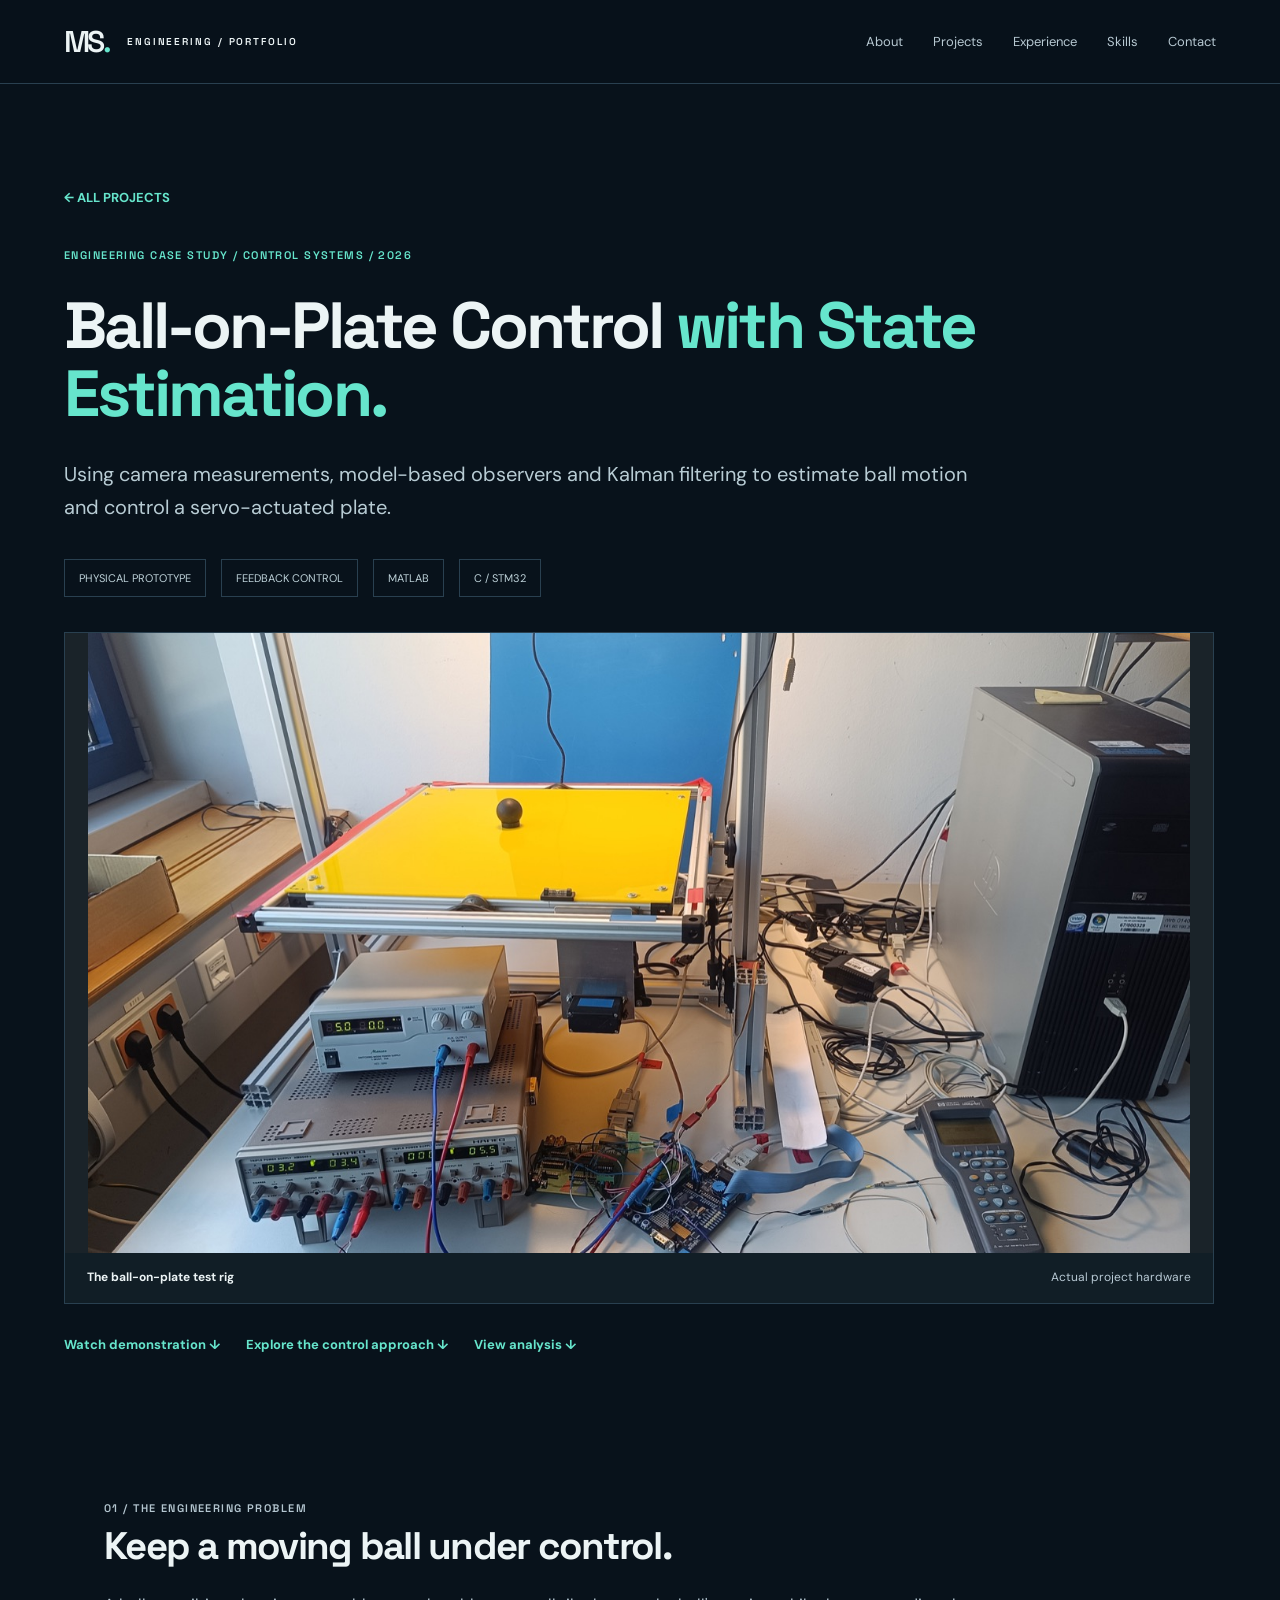
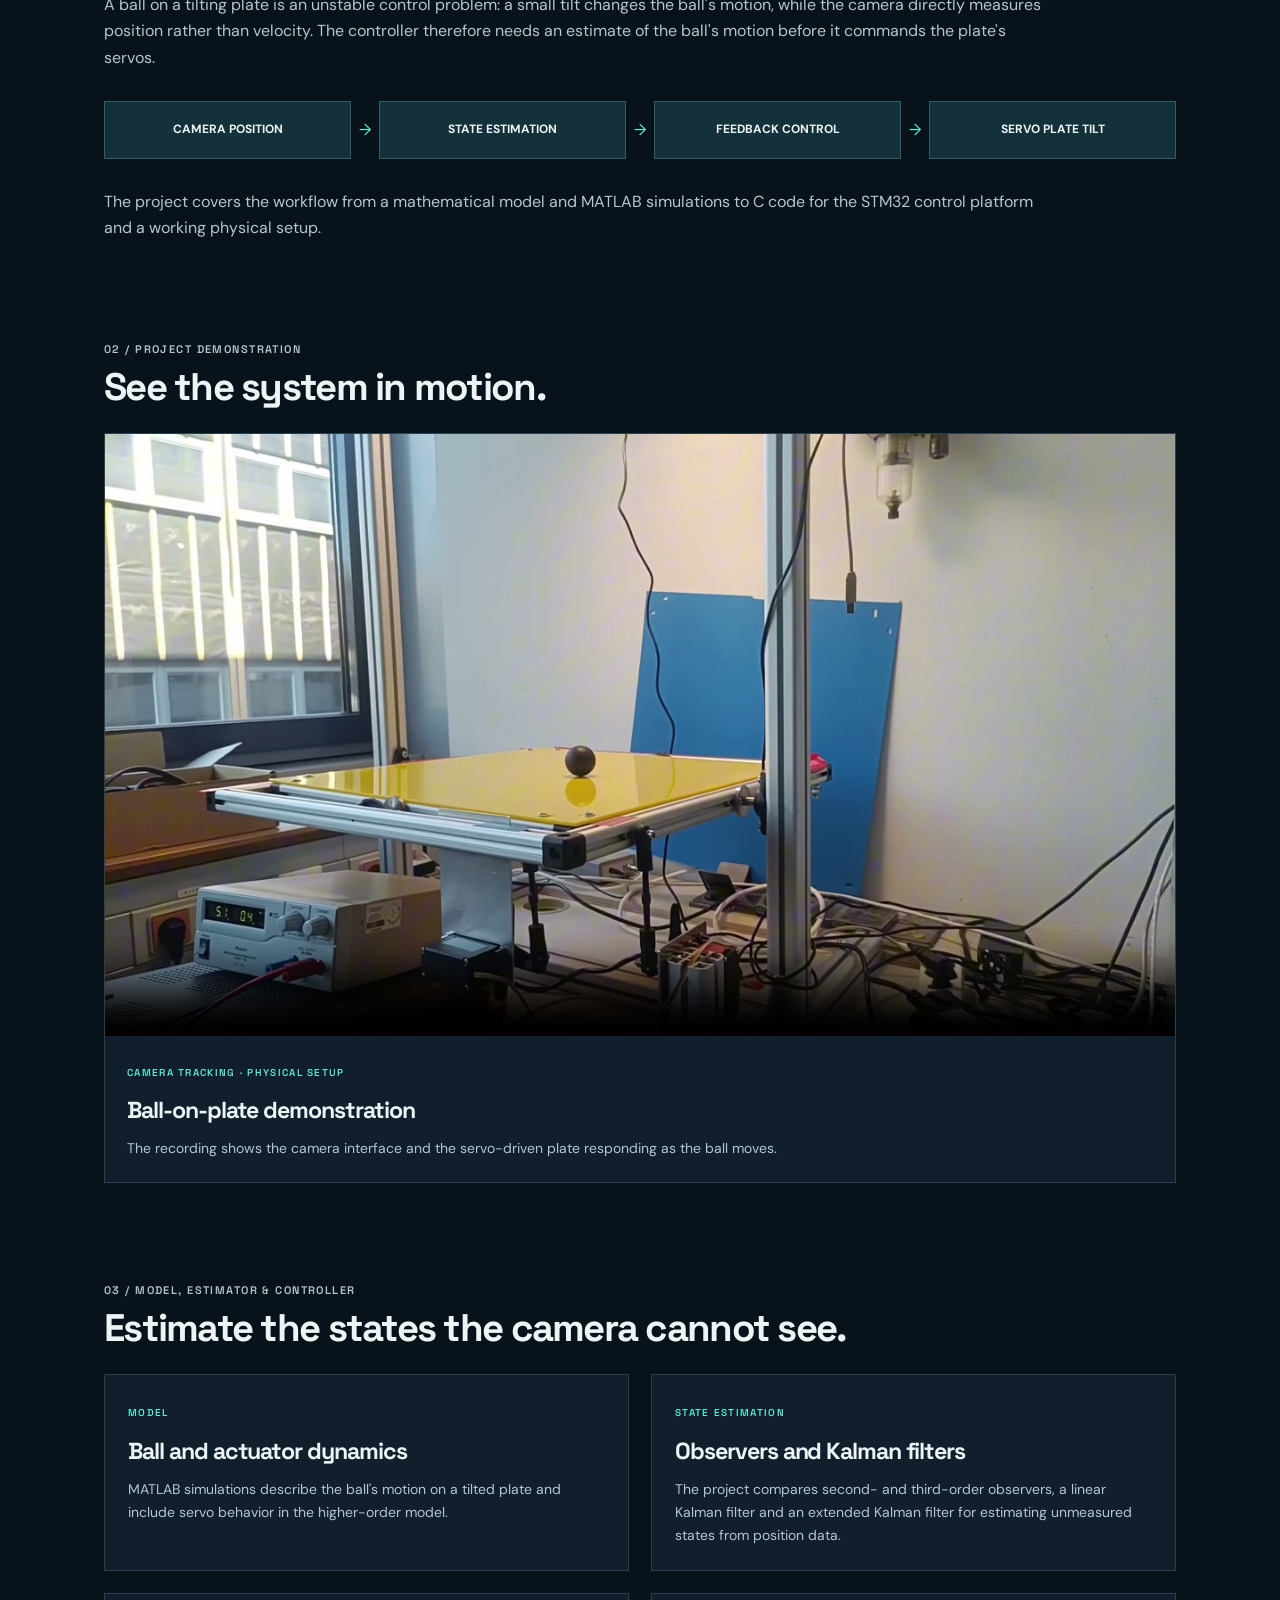
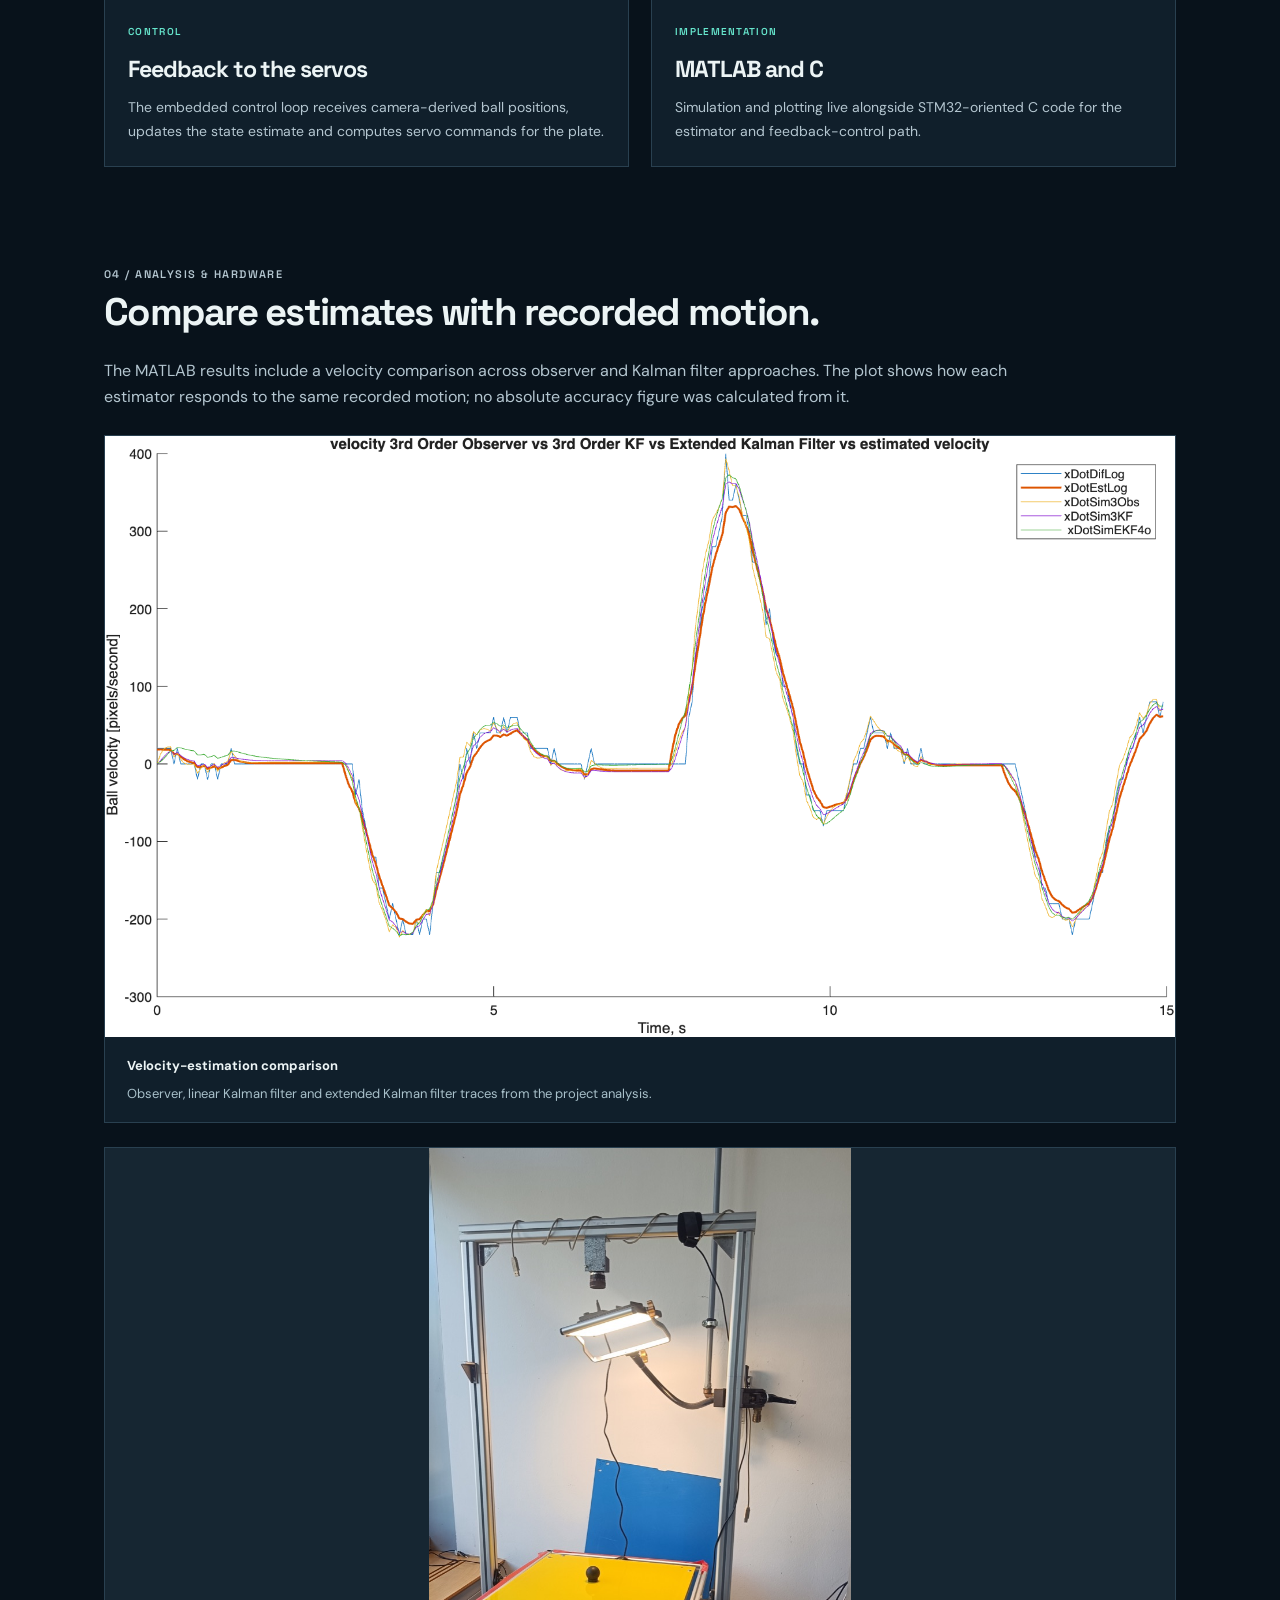
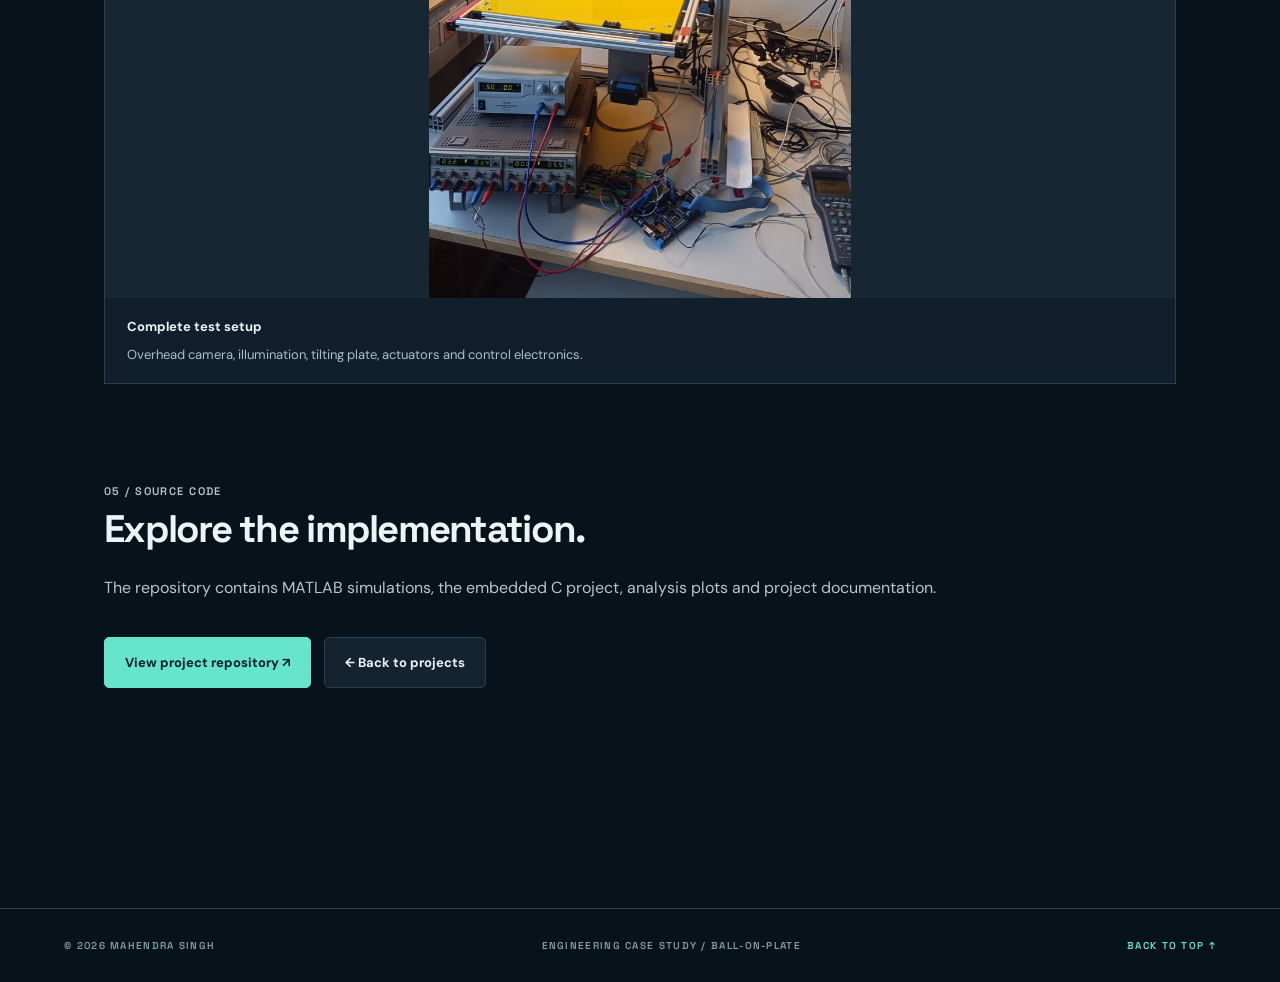
==== commit d0f92a22: "Refresh portfolio assets after updates" ====
--- a/ball-on-plate.html
+++ b/ball-on-plate.html
@@ -5,7 +5,7 @@
   <meta name="viewport" content="width=device-width, initial-scale=1">
   <meta name="description" content="Ball-on-plate control project: camera measurements, state observers, Kalman filtering, MATLAB analysis and STM32 implementation.">
   <title>Ball-on-Plate Control | Mahendra Singh</title>
-  <link rel="stylesheet" href="styles.css">
+  <link rel="stylesheet" href="styles.css?v=3">
 </head>
 <body class="ball-case" id="top">
 <header class="topbar">
@@ -94,6 +94,6 @@
 </main>
 <dialog id="image-lightbox" class="image-lightbox"><button class="lightbox-close" type="button" aria-label="Close enlarged image">Close ✕</button><img alt=""><p></p></dialog>
 <footer><span>© <span id="year">2026</span> MAHENDRA SINGH</span><span>ENGINEERING CASE STUDY / BALL-ON-PLATE</span><a href="#top">BACK TO TOP ↑</a></footer>
-<script src="script.js"></script>
+<script src="script.js?v=3"></script>
 </body>
 </html>
--- a/styles.css
+++ b/styles.css
@@ -9,7 +9,7 @@
 /* About portrait */
 .about-grid{grid-template-columns:minmax(0,1.05fr) minmax(0,.95fr);gap:8%;align-items:start}
 .about-details .large-copy{margin-bottom:34px}
-.about-portrait{margin:0;border:1px solid var(--line);background:var(--panel);overflow:hidden}
+.about-portrait{margin:0;min-width:0;border:1px solid var(--line);background:var(--panel);overflow:hidden}
 .about-portrait img{display:block;width:100%;height:auto;aspect-ratio:1;object-fit:cover;object-position:center 68%}
 .about-portrait figcaption{display:flex;justify-content:space-between;gap:12px;flex-wrap:wrap;padding:16px 20px;font:600 10px 'Space Grotesk',sans-serif;letter-spacing:.13em;color:var(--muted)}
 .about-portrait figcaption strong{color:var(--text)}
